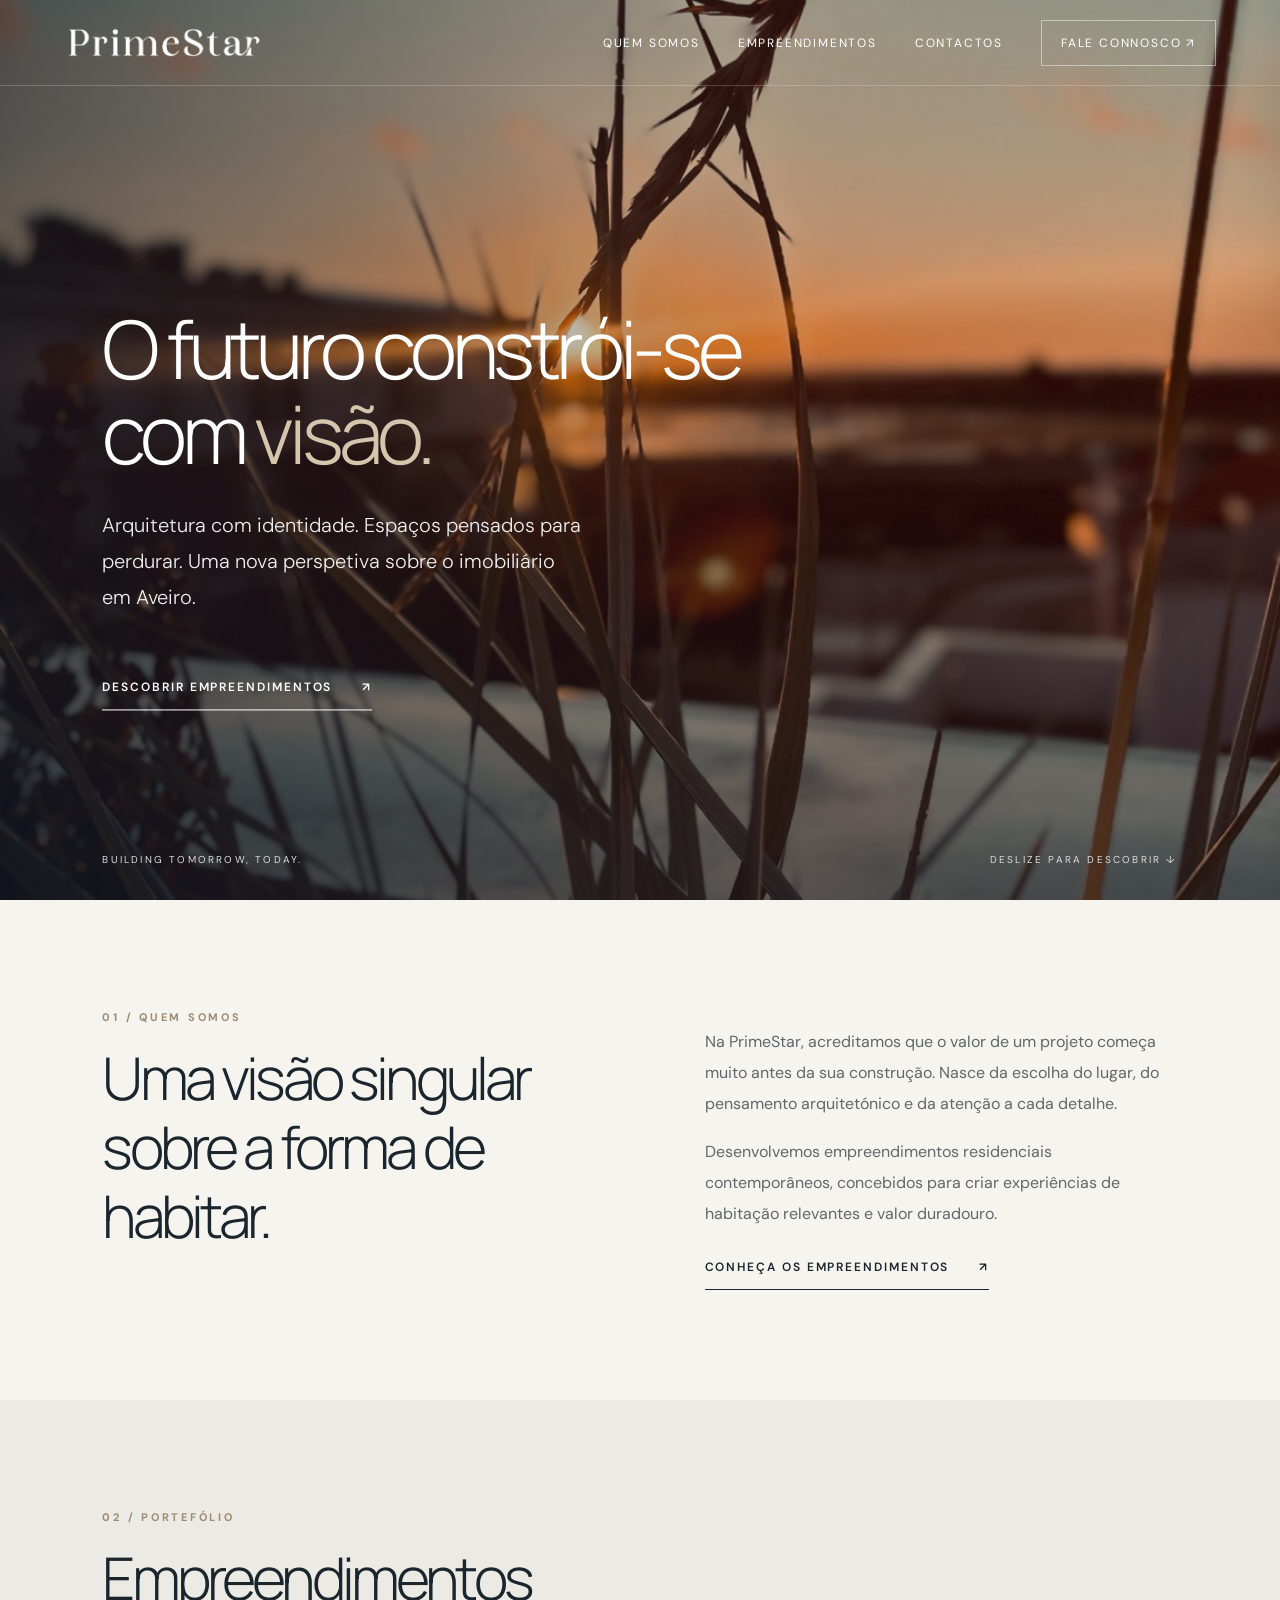
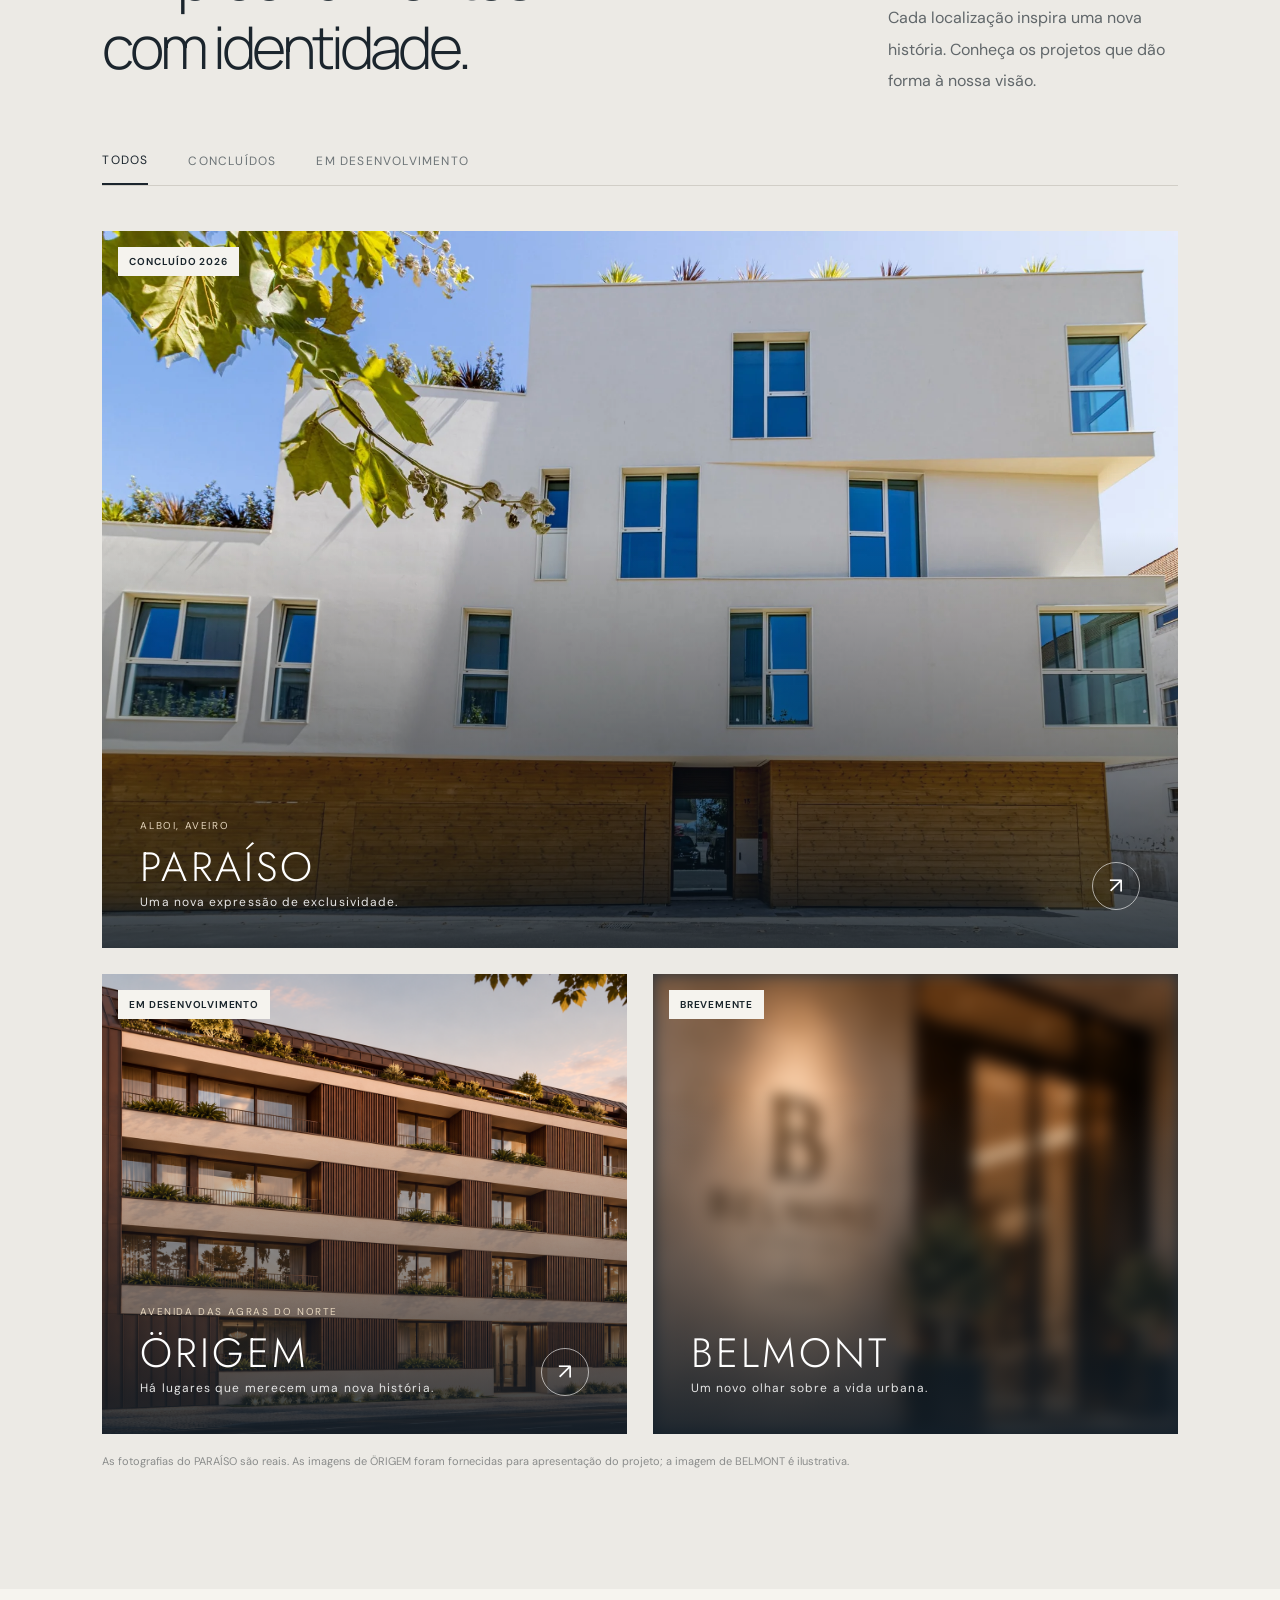
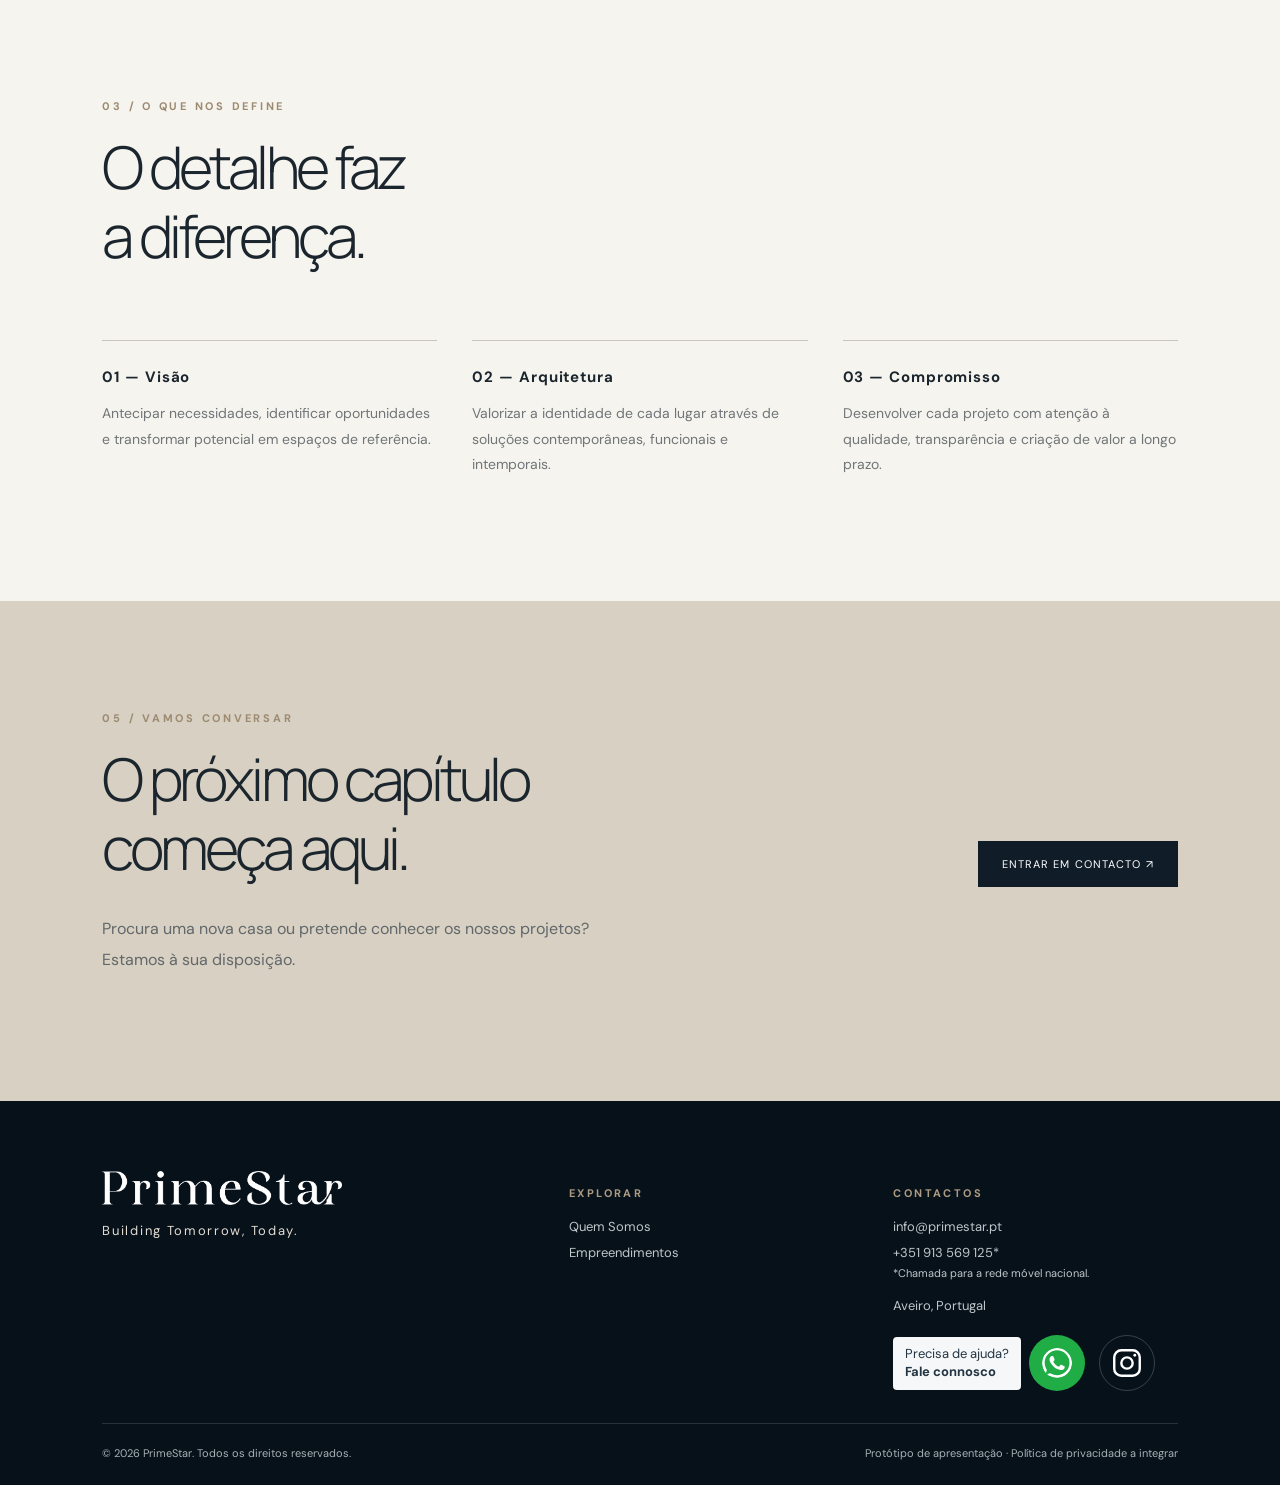
==== index.html @ 73dc4737 "Mostrar logótipo do Paraíso e atualizar etiqueta do Belmont" ====
<!doctype html>
<html lang="pt">
  <head>
    <meta charset="utf-8" />
    <meta
      content="width=device-width,initial-scale=1,viewport-fit=cover"
      name="viewport"
    />
    <meta content="#101d28" name="theme-color" />
    <meta
      content="PrimeStar — promoção imobiliária contemporânea em Aveiro. Conheça os empreendimentos Paraíso, Örigem e Belmont."
      name="description"
    />
    <title>PrimeStar — Building Tomorrow, Today</title>
    <link href="https://fonts.googleapis.com" rel="preconnect" />
    <link crossorigin="" href="https://fonts.gstatic.com" rel="preconnect" />
    <link
      href="https://fonts.googleapis.com/css2?family=DM+Sans:wght@300;400;500;600;700&amp;family=Jost:wght@300&amp;family=Manrope:wght@300;400;500;600;700&amp;display=swap"
      rel="stylesheet"
    />
    <link href="./styles.css" rel="stylesheet" />
  </head>

  <body>
    <header class="top">
      <a aria-label="PrimeStar início" class="brand" href="#inicio"
        ><img
          alt="PrimeStar"
          src="[data-uri]"
      /></a>
      <nav class="nav">
        <a href="#sobre">Quem Somos</a
        ><a href="#empreendimentos">Empreendimentos</a
        ><a href="#contactos">Contactos</a
        ><a class="contact" href="#contactos" onclick="openContact(event)"
          >Fale connosco
          <span class="mobile-hide-arrow" aria-hidden="true">↗</span></a
        >
      </nav>
      <button
        aria-label="Abrir menu"
        class="hamb"
        onclick="
          document.querySelector('.mobile-menu').classList.toggle('show')
        "
      >
        ☰
      </button>
      <div class="mobile-menu">
        <a href="#sobre">Quem Somos</a
        ><a href="#empreendimentos">Empreendimentos</a
        ><a href="#contactos">Contactos</a>
      </div>
    </header>
    <main>
      <section class="hero" id="inicio">
        <img
          alt="Fotografia original do pôr do sol — PrimeStar"
          class="hero-bg"
          src="[data-uri]"
        />
        <div class="hero-content">
          <h1>O futuro constrói-se<br />com <em>visão.</em></h1>
          <p>
            Arquitetura com identidade. Espaços pensados para perdurar. Uma nova
            perspetiva sobre o imobiliário em Aveiro.
          </p>
          <a class="link" href="#empreendimentos"
            >Descobrir empreendimentos <span>↗</span></a
          >
        </div>
        <div class="hero-foot">
          <span>Building Tomorrow, Today.</span
          ><span
            >Deslize para descobrir
            <span class="mobile-hide-arrow" aria-hidden="true">↓</span></span
          >
        </div>
      </section>
      <section class="section intro" id="sobre">
        <div>
          <div class="kicker">01 / Quem somos</div>
          <h2 class="section-title">
            Uma visão singular sobre a forma de habitar.
          </h2>
        </div>
        <div>
          <p class="section-copy">
            Na PrimeStar, acreditamos que o valor de um projeto começa muito
            antes da sua construção. Nasce da escolha do lugar, do pensamento
            arquitetónico e da atenção a cada detalhe.
          </p>
          <p class="section-copy">
            Desenvolvemos empreendimentos residenciais contemporâneos,
            concebidos para criar experiências de habitação relevantes e valor
            duradouro.
          </p>
          <a class="link" href="#empreendimentos"
            >Conheça os empreendimentos <span>↗</span></a
          >
        </div>
      </section>
      <section class="section projects" id="empreendimentos">
        <div class="projects-head">
          <div>
            <div class="kicker">02 / Portefólio</div>
            <h2 class="section-title">Empreendimentos<br />com identidade.</h2>
          </div>
          <p class="section-copy" style="max-width: 290px">
            Cada localização inspira uma nova história. Conheça os projetos que
            dão forma à nossa visão.
          </p>
        </div>
        <div class="filters">
          <button class="filter active" data-filter="all">Todos</button
          ><button class="filter" data-filter="done">Concluídos</button
          ><button class="filter" data-filter="future">
            Em desenvolvimento
          </button>
        </div>
        <div class="project-grid">
          <article
            aria-label="Conhecer empreendimento PARAÍSO"
            class="project"
            data-status="done"
            onclick="openProject('paraiso')"
            onkeydown="
              if (event.key === 'Enter' || event.key === ' ') {
                event.preventDefault();
                openProject('paraiso');
              }
            "
            role="button"
            tabindex="0"
          >
            <img
              alt="Fotografia real da fachada do empreendimento PARAÍSO"
              loading="lazy"
              src="[data-uri]"
            />
            <span class="portfolio-phase">Concluído 2026</span>
            <div class="project-info">
              <div>
                <span class="tag">Alboi, Aveiro</span>
                <h3>PARAÍSO</h3>
                <p>Uma nova expressão de exclusividade.</p>
              </div>
              <span class="circle">↗</span>
            </div>
          </article>
          <article
            aria-label="Conhecer empreendimento ÖRIGEM"
            class="project"
            data-status="future"
            onclick="openProject('origem')"
            onkeydown="
              if (event.key === 'Enter' || event.key === ' ') {
                event.preventDefault();
                openProject('origem');
              }
            "
            role="button"
            tabindex="0"
          >
            <img
              alt="Visualização do empreendimento Örigem"
              loading="lazy"
              src="./img/origem-fachada-lateral.png"
            />
            <span class="portfolio-phase">Em desenvolvimento</span>
            <div class="project-info">
              <div>
                <span class="tag"
                  >Avenida das Agras do Norte</span
                >
                <h3>ÖRIGEM</h3>
                <p>Há lugares que merecem uma nova história.</p>
              </div>
              <span class="circle">↗</span>
            </div>
          </article>
          <article class="project project-locked" data-status="future">
            <img
              alt="Imagem desfocada do empreendimento BELMONT"
              class="belmont-image"
              loading="lazy"
              src="[data-uri]"
            />
            <span class="portfolio-phase">Brevemente</span>
            <div class="project-info">
              <div>
                <h3>BELMONT</h3>
                <p>Um novo olhar sobre a vida urbana.</p>
              </div>
            </div>
          </article>
        </div>
        <p class="notice">
          As fotografias do PARAÍSO são reais. As imagens de ÖRIGEM foram
          fornecidas para apresentação do projeto; a imagem de BELMONT é
          ilustrativa.
        </p>
      </section>
      <div id="projectModal" hidden></div>
      <section
        aria-label="Detalhes do empreendimento"
        class="project-experience"
        hidden=""
        id="projectExperience"
      >
        <div class="experience-toolbar">
          <button
            class="experience-back"
            onclick="closeProject()"
            type="button"
          >
            ← Voltar aos empreendimentos</button
          ><span>PRIMESTAR / EMPREENDIMENTOS</span>
        </div>
        <div class="experience-layout">
          <button
            type="button"
            id="projectImageButton"
            aria-label="Abrir galeria de imagens"
            disabled
          >
            <img alt="Imagem ilustrativa" id="modalImage" />
          </button>
          <div class="modal-copy">
            <div class="kicker" id="modalStatus"></div>
            <h2 id="modalTitle"></h2>
            <p id="modalDescription"></p>
            <div class="specs" id="modalSpecs"></div>
            <div class="gallery-wrap" hidden="" id="origemGallery">
              <div class="gallery-heading">
                <span>IMAGENS DO PROJETO ÖRIGEM</span><span id="origemPhotoCount"></span>
              </div>
              <div class="gallery-grid" id="origemGalleryGrid"></div>
            </div>
            <div class="gallery-wrap" hidden="" id="paraisoGallery">
              <div class="gallery-heading">
                <span>PORTFÓLIO FOTOGRÁFICO</span
                ><span id="paraisoPhotoCount"></span>
              </div>
              <div class="gallery-grid" id="galleryGrid"></div>
            </div>
            <a
              class="link"
              href="#contactos"
              onclick="
                closeProject();
                openContact(event);
              "
              >Pedir informações <span>↗</span></a
            >
            <p class="notice">
              <span id="paraisoPhotoNotice">As fotografias do PARAÍSO são reais.</span>
              Informação comercial e disponibilidade sujeitas a confirmação.
            </p>
          </div>
        </div>
      </section>
      <section class="section">
        <div class="kicker">03 / O que nos define</div>
        <h2 class="section-title">O detalhe faz<br />a diferença.</h2>
        <div class="values">
          <div class="value">
            <strong>01 — Visão</strong>
            <p>
              Antecipar necessidades, identificar oportunidades e transformar
              potencial em espaços de referência.
            </p>
          </div>
          <div class="value">
            <strong>02 — Arquitetura</strong>
            <p>
              Valorizar a identidade de cada lugar através de soluções
              contemporâneas, funcionais e intemporais.
            </p>
          </div>
          <div class="value">
            <strong>03 — Compromisso</strong>
            <p>
              Desenvolver cada projeto com atenção à qualidade, transparência e
              criação de valor a longo prazo.
            </p>
          </div>
        </div>
      </section>
      <section class="section cta" id="contactos">
        <div>
          <div class="kicker">05 / Vamos conversar</div>
          <h2 class="section-title">O próximo capítulo<br />começa aqui.</h2>
          <p class="section-copy">
            Procura uma nova casa ou pretende conhecer os nossos projetos?
            Estamos à sua disposição.
          </p>
        </div>
        <button class="submit" onclick="openContact(event)">
          Entrar em contacto
          <span class="mobile-hide-arrow" aria-hidden="true">↗</span>
        </button>
      </section>
    </main>
    <footer class="footer">
      <div class="footer-grid">
        <div>
          <div class="footer-brand-lockup">
            <img
              alt="PrimeStar"
              class="footer-logo"
              src="[data-uri]"
            /><span class="footer-brand-slogan">Building Tomorrow, Today.</span>
          </div>
        </div>
        <div>
          <h4>Explorar</h4>
          <a href="#sobre">Quem Somos</a><br /><a href="#empreendimentos"
            >Empreendimentos</a
          ><br />
        </div>
        <div>
          <h4>Contactos</h4>
          <a href="#contactos" id="contactEmailLink">Email</a><br /><a
            href="#contactos"
            id="contactPhoneLink"
            aria-describedby="contactPhoneNote"
            >Telefone</a
          >
          <small class="call-note" id="contactPhoneNote">*Chamada para a rede móvel nacional.</small>
          <p>Aveiro, Portugal</p>
          <div class="footer-social">
            <a class="footer-whatsapp" id="contactWhatsAppLink" aria-label="Fale connosco no WhatsApp Business">
              <span class="footer-whatsapp-label">Precisa de ajuda?<strong>Fale connosco</strong></span>
              <svg class="footer-whatsapp-icon" viewBox="0 0 24 24" aria-hidden="true">
                <path fill="currentColor" d="M17.47 14.38c-.3-.15-1.76-.87-2.03-.97-.27-.1-.47-.15-.67.15-.2.3-.77.97-.94 1.17-.17.2-.35.22-.64.07-.3-.15-1.26-.46-2.4-1.48-.89-.79-1.49-1.77-1.66-2.07-.17-.3-.02-.46.13-.61.13-.13.3-.35.45-.52.15-.17.2-.3.3-.5.1-.2.05-.37-.02-.52-.07-.15-.67-1.62-.92-2.22-.24-.58-.49-.5-.67-.51h-.57c-.2 0-.52.07-.79.37-.27.3-1.04 1.02-1.04 2.49s1.07 2.89 1.22 3.09c.15.2 2.11 3.23 5.12 4.53.72.31 1.28.5 1.72.64.72.23 1.38.2 1.9.12.58-.09 1.76-.72 2.01-1.42.25-.7.25-1.3.17-1.42-.07-.12-.27-.2-.57-.35zM12.05 21.79a9.9 9.9 0 0 1-5.05-1.38l-.36-.22-3.76.99 1-3.67-.24-.38a9.91 9.91 0 0 1-1.52-5.29c0-5.49 4.46-9.95 9.95-9.95 2.66 0 5.16 1.04 7.04 2.92a9.9 9.9 0 0 1 2.91 7.04c0 5.48-4.46 9.94-9.97 9.94zm8.49-18.43A11.89 11.89 0 0 0 12.07 0C5.46 0 .08 5.38.08 11.99c0 2.11.55 4.17 1.6 5.99L0 24l6.17-1.62a11.98 11.98 0 0 0 5.9 1.5h.01c6.61 0 11.98-5.38 11.99-11.99 0-3.2-1.25-6.21-3.53-8.53z"/>
              </svg>
            </a>
            <a class="footer-instagram" href="https://www.instagram.com/prime.star.pt/">Seguir no Instagram</a>
          </div>
        </div>
      </div>
      <div class="foot-bottom">
        <span>© 2026 PrimeStar. Todos os direitos reservados.</span
        ><span
          >Protótipo de apresentação · Política de privacidade a integrar</span
        >
      </div>
    </footer>

    <div
      class="contact-panel"
      id="contactPanel"
      onclick="if (event.target === this) closeContact();"
    >
      <div class="contact-box">
        <button aria-label="Fechar" class="close" onclick="closeContact()">
          ×
        </button>
        <div class="kicker">Contactar a PrimeStar</div>
        <h2>Vamos dar forma ao seu próximo passo.</h2>
        <form id="contactForm">
          <input
            class="field"
            id="contactName"
            placeholder="Nome"
            required=""
          /><input
            class="field"
            id="contactEmail"
            placeholder="Email"
            required=""
            type="email"
          /><input
            class="field"
            id="contactPhone"
            placeholder="Telefone (opcional)"
          /><textarea
            class="field"
            id="contactMessage"
            placeholder="Como podemos ajudar?"
            required=""
            rows="3"
          ></textarea
          ><label style="font-size: 12px; color: #626b6d"
            ><input required="" type="checkbox" /> Autorizo o contacto da
            PrimeStar relativamente a este pedido.</label
          ><br /><button class="submit" type="submit">
            Preparar email
            <span class="mobile-hide-arrow" aria-hidden="true">↗</span>
          </button>
        </form>
        <p class="notice" id="contactNotice">
          Esta versão demonstrativa abre o seu programa de email. O envio
          automático requer integração posterior.
        </p>
      </div>
    </div>
    <script>
      const origemImages = [
        "./img/origem-fachada-lateral.png",
        "[data-uri]",
      ];
      const projects = {
        paraiso: {
          title: "PARAÍSO",
          logo: "./img/paraiso-logotipo.png",
          status: "Concluído 2026 · Alboi, Aveiro",
          description:
            "Um empreendimento residencial contemporâneo no coração do Alboi, em Aveiro.",
          specs: [
            ["Prazo de Execução", "21 meses"],
            ["Nº de Fogos", "7"],
            ["Área Total de Construção", "700 m²"],
            ["Localização", "Alboi · Aveiro"],
          ],
          img: "[data-uri]",
        },
        origem: {
          title: "ÖRIGEM",
          status: "Em desenvolvimento · Avenida das Agras do Norte, Aveiro",
          description:
            "Há lugares que merecem uma nova história. Um projeto residencial pensado para combinar arquitetura contemporânea, funcionalidade e a identidade do lugar.",
          specs: [
            ["Fase", "Em desenvolvimento"],
            ["Nº de Fogos", "20"],
            ["Tipologias previstas", "T1 · T2 · T3"],
            ["Localização", "Avenida das Agras do Norte · Aveiro"],
          ],
          img: origemImages[0],
        },
        belmont: {
          title: "BELMONT",
          status: "Brevemente",
          description:
            "Um conceito de habitação urbana em Aveiro, concebido para integrar o ritmo da cidade com uma arquitetura de linhas contemporâneas.",
          specs: [
            ["Fase", "Brevemente"],
            ["Programa previsto", "13 apartamentos"],
            ["Vocação", "Residencial urbano"],
          ],
          img: "[data-uri]",
        },
      };
      function openProject(id) {
        if (id === "belmont") return false;
        let p = projects[id];
        const title = document.getElementById("modalTitle");
        if (p.logo) {
          const logo = document.createElement("img");
          logo.className = "project-title-logo";
          logo.src = p.logo;
          logo.alt = "Paraíso — Exclusive Residences";
          title.replaceChildren(logo);
        } else {
          title.textContent = p.title;
        }
        document.getElementById("modalStatus").textContent = p.status;
        document.getElementById("modalDescription").textContent = p.description;
        document.getElementById("modalImage").src = p.img;
        document.getElementById("modalImage").classList.toggle("belmont-image", id === "belmont");
        document.getElementById("modalImage").style.objectFit =
          id === "belmont" ? "cover" : "contain";
        document.getElementById("modalImage").style.background =
          id === "paraiso" ? "#d9e2e6" : "";
        const imageButton = document.getElementById("projectImageButton");
        imageButton.dataset.project = id;
        imageButton.disabled = id !== "origem" && id !== "paraiso";
        imageButton.setAttribute("aria-label", `Abrir galeria de imagens de ${p.title}`);
        document.getElementById("origemGallery").hidden = id !== "origem";
        document.getElementById("paraisoGallery").hidden = id !== "paraiso";
        document.getElementById("paraisoPhotoNotice").hidden = id !== "paraiso";
        document.getElementById("modalSpecs").innerHTML = p.specs
          .map((x) => `<div>${x[0]}<b>${x[1]}</b></div>`)
          .join("");
        document.getElementById("projectModal").classList.add("show");
        document.body.style.overflow = "hidden";
      }
      function closeProject() {
        document.getElementById("projectModal").classList.remove("show");
        document.body.style.overflow = "";
      }
      function openContact(e) {
        if (e) e.preventDefault();
        document.getElementById("contactPanel").classList.add("show");
        document.body.style.overflow = "hidden";
      }
      function closeContact() {
        document.getElementById("contactPanel").classList.remove("show");
        document.body.style.overflow = "";
      }
      document.querySelectorAll(".filter").forEach((b) =>
        b.addEventListener("click", () => {
          document
            .querySelectorAll(".filter")
            .forEach((x) => x.classList.remove("active"));
          b.classList.add("active");
          document
            .querySelectorAll(".project")
            .forEach((p) =>
              p.classList.toggle(
                "hidden",
                b.dataset.filter !== "all" &&
                  p.dataset.status !== b.dataset.filter,
              ),
            );
        }),
      );
      document
        .querySelectorAll(".mobile-menu a")
        .forEach((a) =>
          a.addEventListener("click", () =>
            document.querySelector(".mobile-menu").classList.remove("show"),
          ),
        );
      document.addEventListener("keydown", (e) => {
        if (e.key === "Escape") {
          if (document.getElementById("photoLightbox").classList.contains("show")) {
            closePhoto();
          } else {
            closeProject();
            closeContact();
          }
        }
      });

      window.paraisoPhotos = [
        projects.paraiso.img,
        "./img/Smash/IMG_1008-HDR.jpg",
      ];

      (function () {
        const g = document.getElementById("origemGalleryGrid");
        if (g) {
          document.getElementById("origemPhotoCount").textContent =
            `${origemImages.length} imagens`;
          origemImages.forEach((src, i) => {
            const a = document.createElement("button");
            a.type = "button";
            a.className = "origem-photo";
            a.setAttribute("aria-label", "Ampliar imagem Örigem " + (i + 1));
            const im = document.createElement("img");
            im.src = src;
            im.loading = "lazy";
            im.alt = "Örigem — imagem " + (i + 1);
            a.appendChild(im);
            a.onclick = () => openOrigemPhoto(i);
            g.appendChild(a);
          });
        }
      })();
    </script>
    <div
      aria-label="Fotografia do empreendimento"
      aria-modal="true"
      class="photo-lightbox"
      id="photoLightbox"
      onclick="if (event.target === this) closePhoto();"
      role="dialog"
    >
      <button
        aria-label="Fechar fotografia"
        class="photo-close"
        onclick="closePhoto()"
      >
        ×</button
      ><button
        aria-label="Fotografia anterior"
        class="photo-prev"
        onclick="movePhoto(-1)"
      >
        ‹</button
      ><img
        alt="Fotografia do empreendimento PARAÍSO"
        id="photoExpanded"
      /><button
        aria-label="Fotografia seguinte"
        class="photo-next"
        onclick="movePhoto(1)"
      >
        ›
      </button>
      <div class="photo-count" id="photoCount"></div>
    </div>
    <script>
      (function () {
        const existingOpen = openProject;
        openProject = function (id) {
          if (existingOpen(id) === false) return;
          document.getElementById("projectModal")?.classList.remove("show");
          const exp = document.getElementById("projectExperience");
          exp.hidden = false;
          document.body.style.overflow = "";
          exp.scrollIntoView({
            behavior: window.matchMedia("(prefers-reduced-motion: reduce)")
              .matches
              ? "auto"
              : "smooth",
            block: "start",
          });
        };
        closeProject = function () {
          closePhoto();
          document.getElementById("projectExperience").hidden = true;
          document.body.style.overflow = "";
          document
            .getElementById("empreendimentos")
            .scrollIntoView({ behavior: "smooth", block: "start" });
        };
      })();
    </script>
    <script src="./paraiso-gallery.js"></script>
    <script src="./contact.js?v=2"></script>
  </body>
</html>
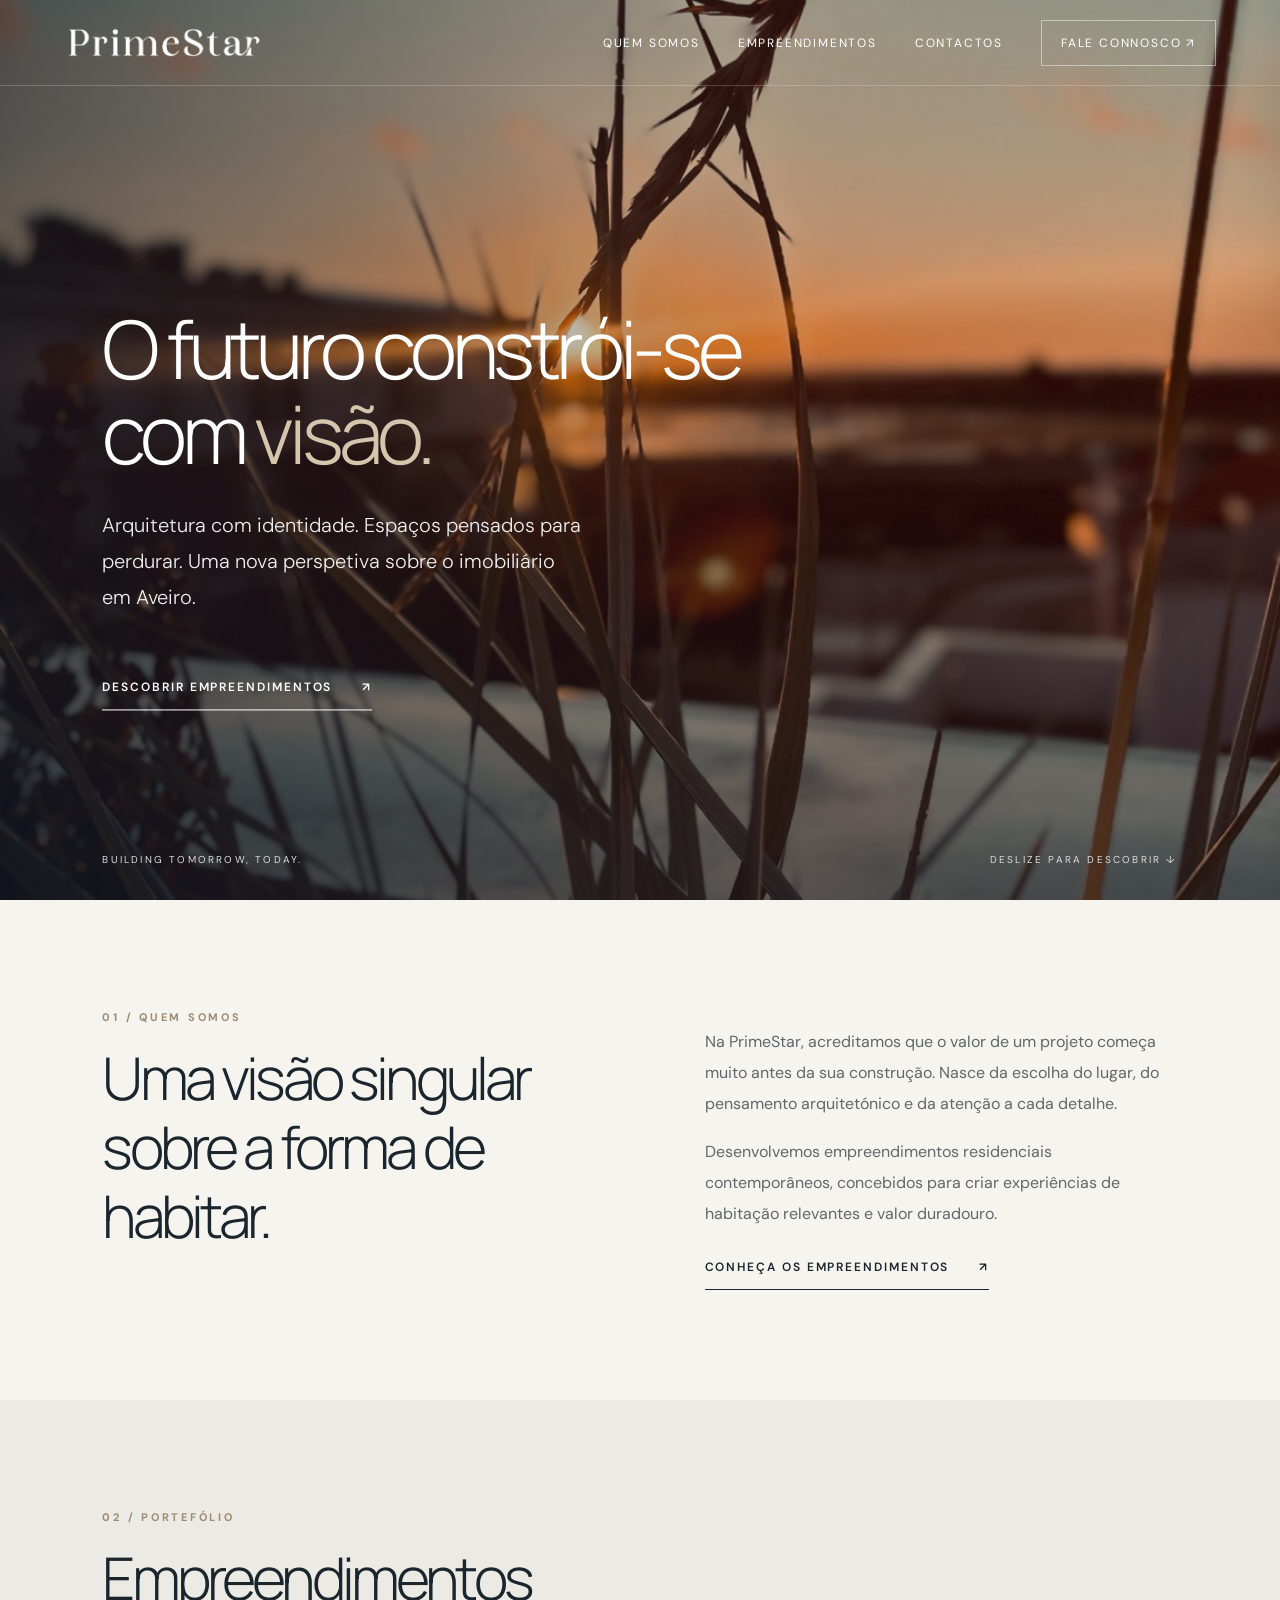
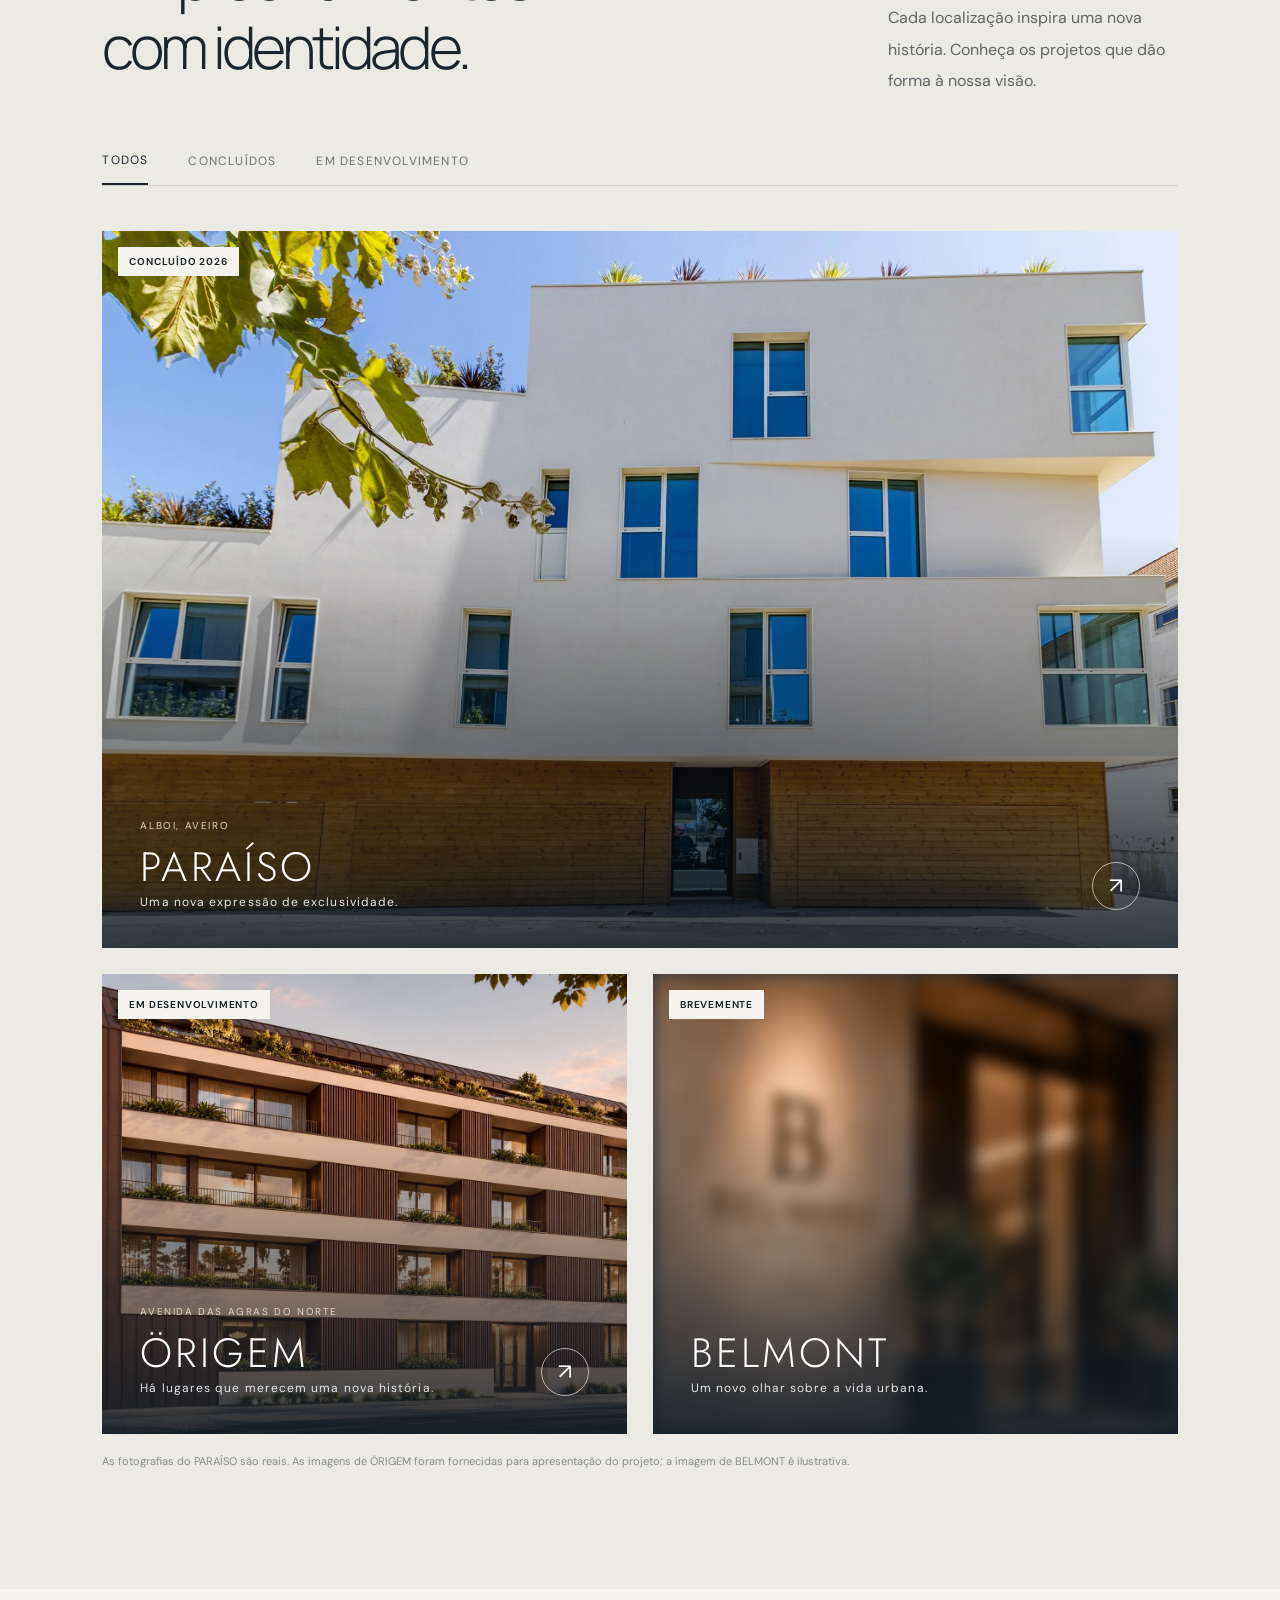
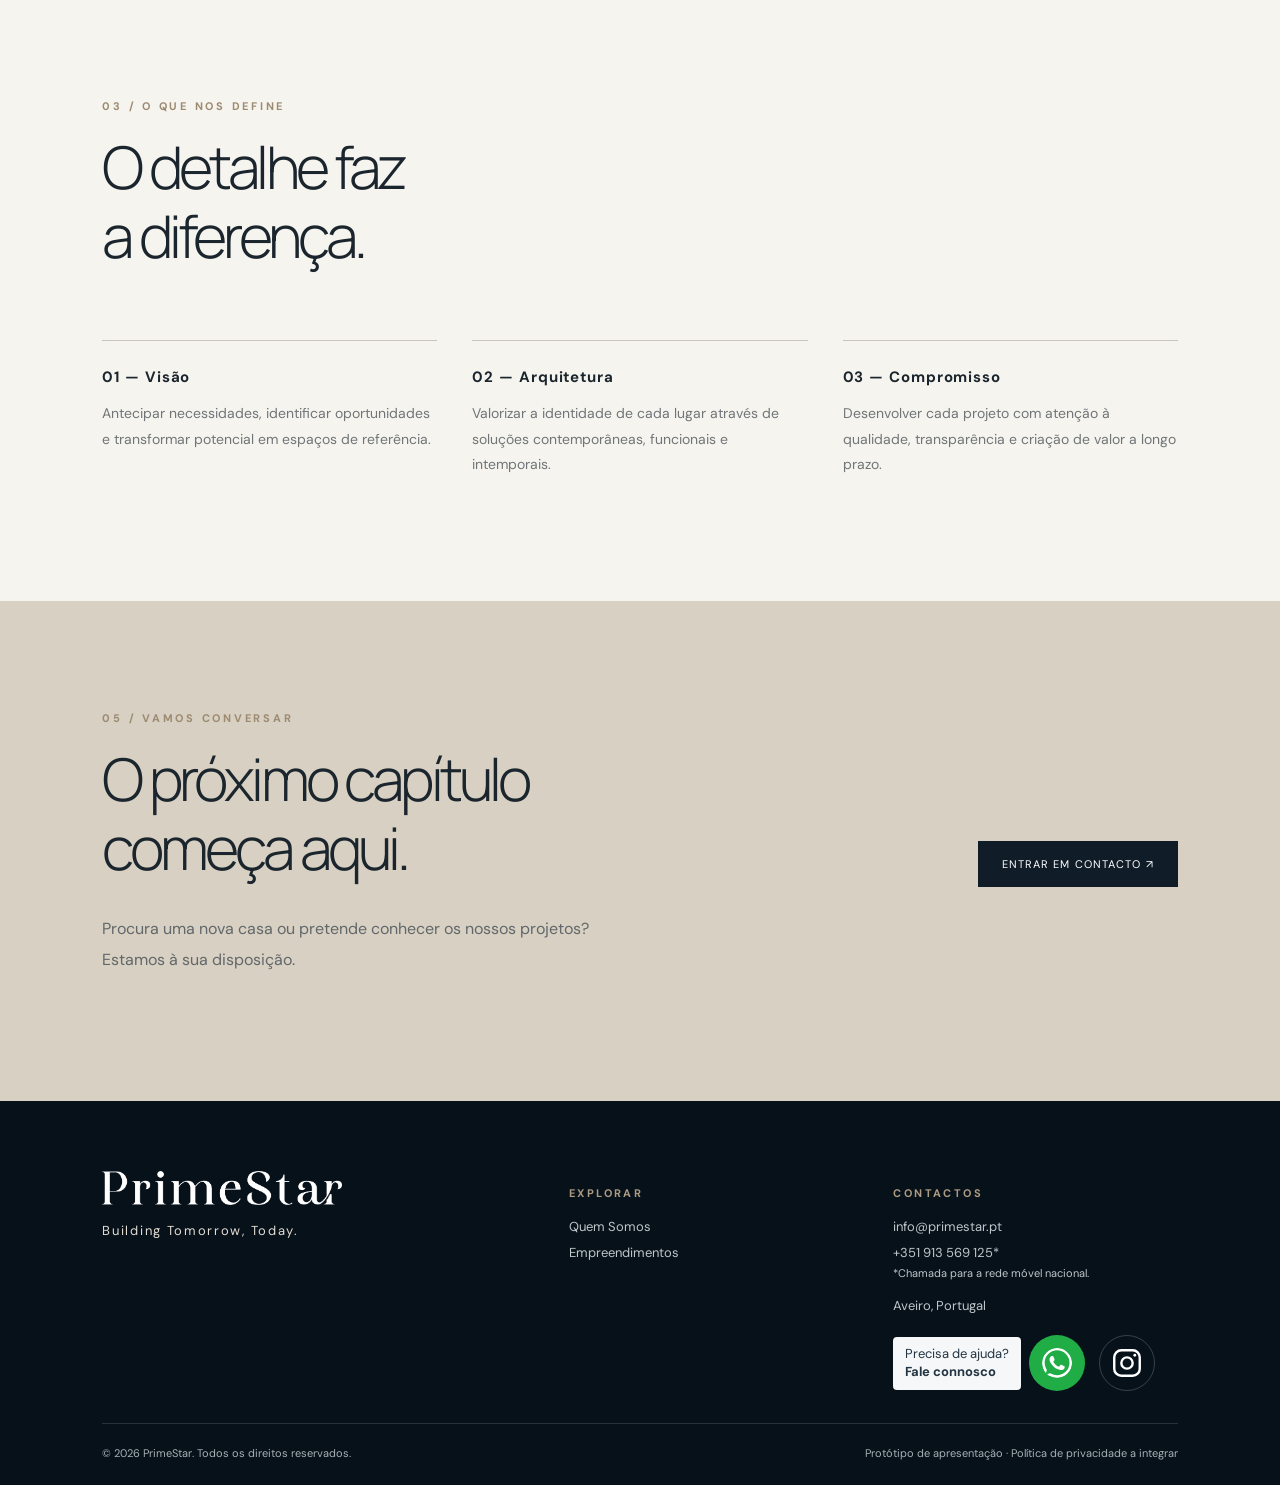
==== commit 5825c7a1: "remove existing photos to big" ====
--- a/index.html
+++ b/index.html
@@ -1,615 +1,485 @@
 <!doctype html>
 <html lang="pt">
-  <head>
-    <meta charset="utf-8" />
-    <meta
-      content="width=device-width,initial-scale=1,viewport-fit=cover"
-      name="viewport"
-    />
-    <meta content="#101d28" name="theme-color" />
-    <meta
-      content="PrimeStar — promoção imobiliária contemporânea em Aveiro. Conheça os empreendimentos Paraíso, Örigem e Belmont."
-      name="description"
-    />
-    <title>PrimeStar — Building Tomorrow, Today</title>
-    <link href="https://fonts.googleapis.com" rel="preconnect" />
-    <link crossorigin="" href="https://fonts.gstatic.com" rel="preconnect" />
-    <link
-      href="https://fonts.googleapis.com/css2?family=DM+Sans:wght@300;400;500;600;700&amp;family=Jost:wght@300&amp;family=Manrope:wght@300;400;500;600;700&amp;display=swap"
-      rel="stylesheet"
-    />
-    <link href="./styles.css" rel="stylesheet" />
-  </head>
-
-  <body>
-    <header class="top">
-      <a aria-label="PrimeStar início" class="brand" href="#inicio"
-        ><img
-          alt="PrimeStar"
-          src="[data-uri]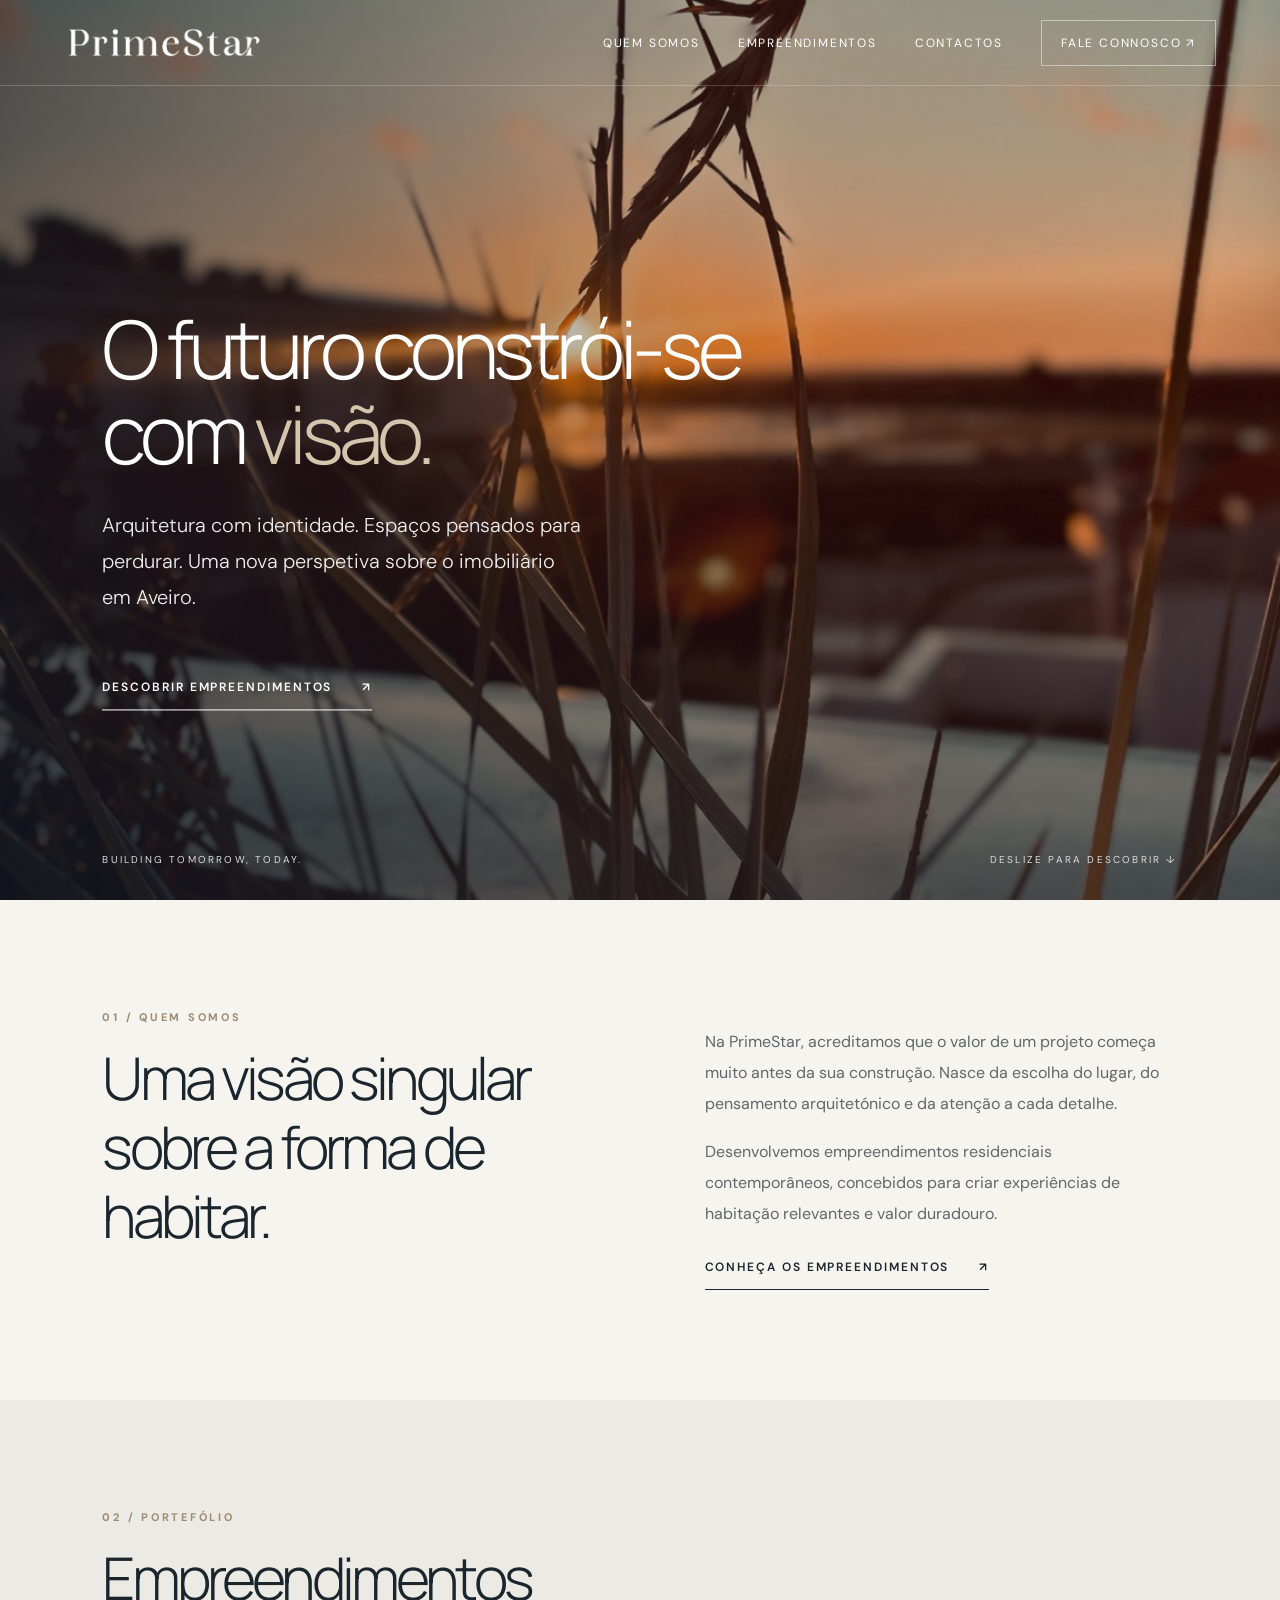
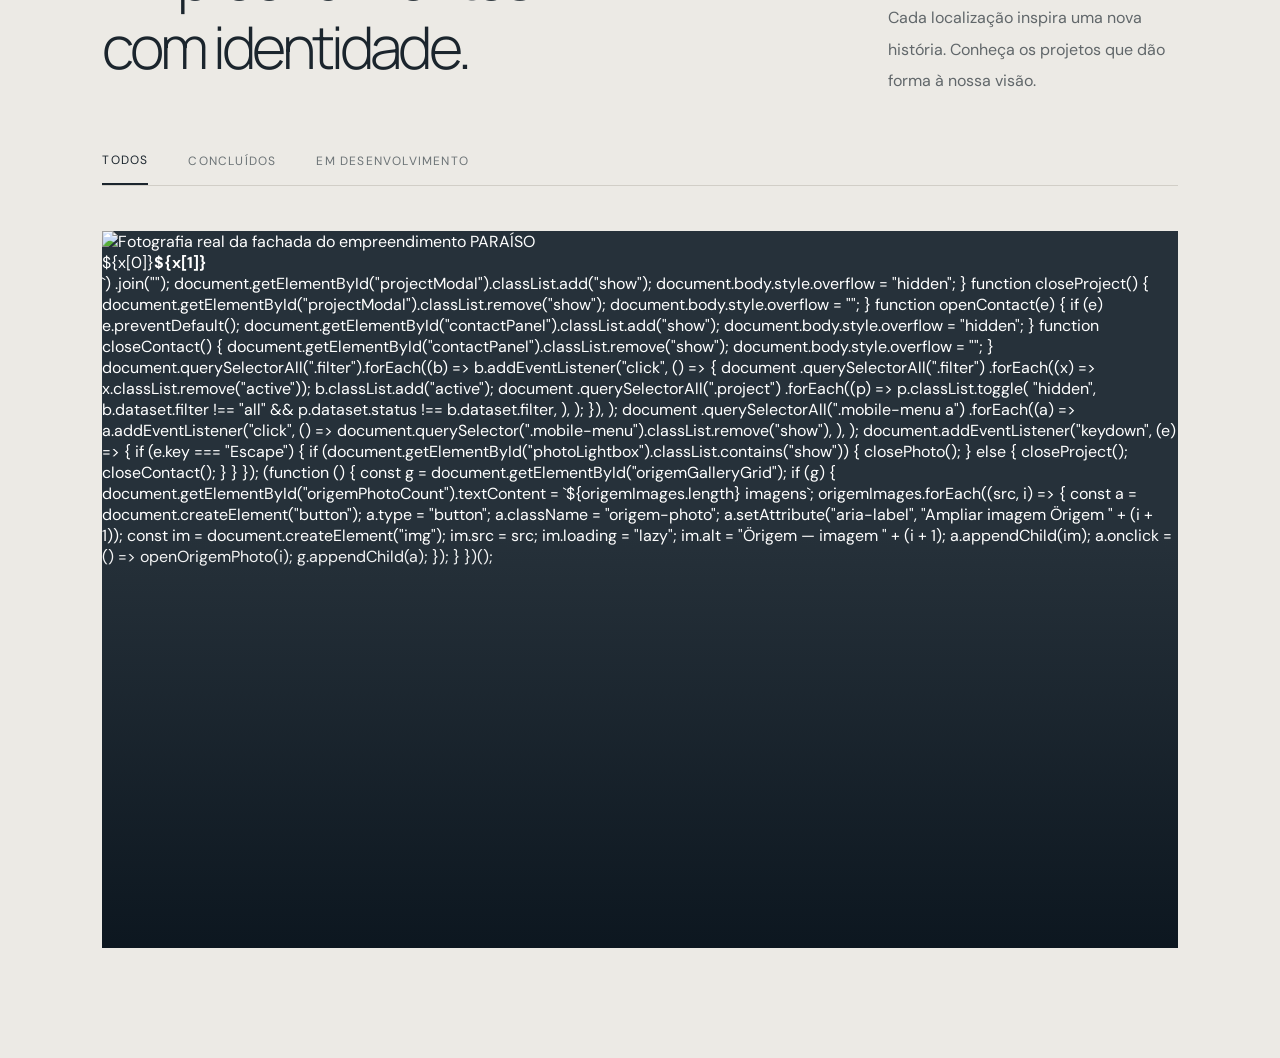
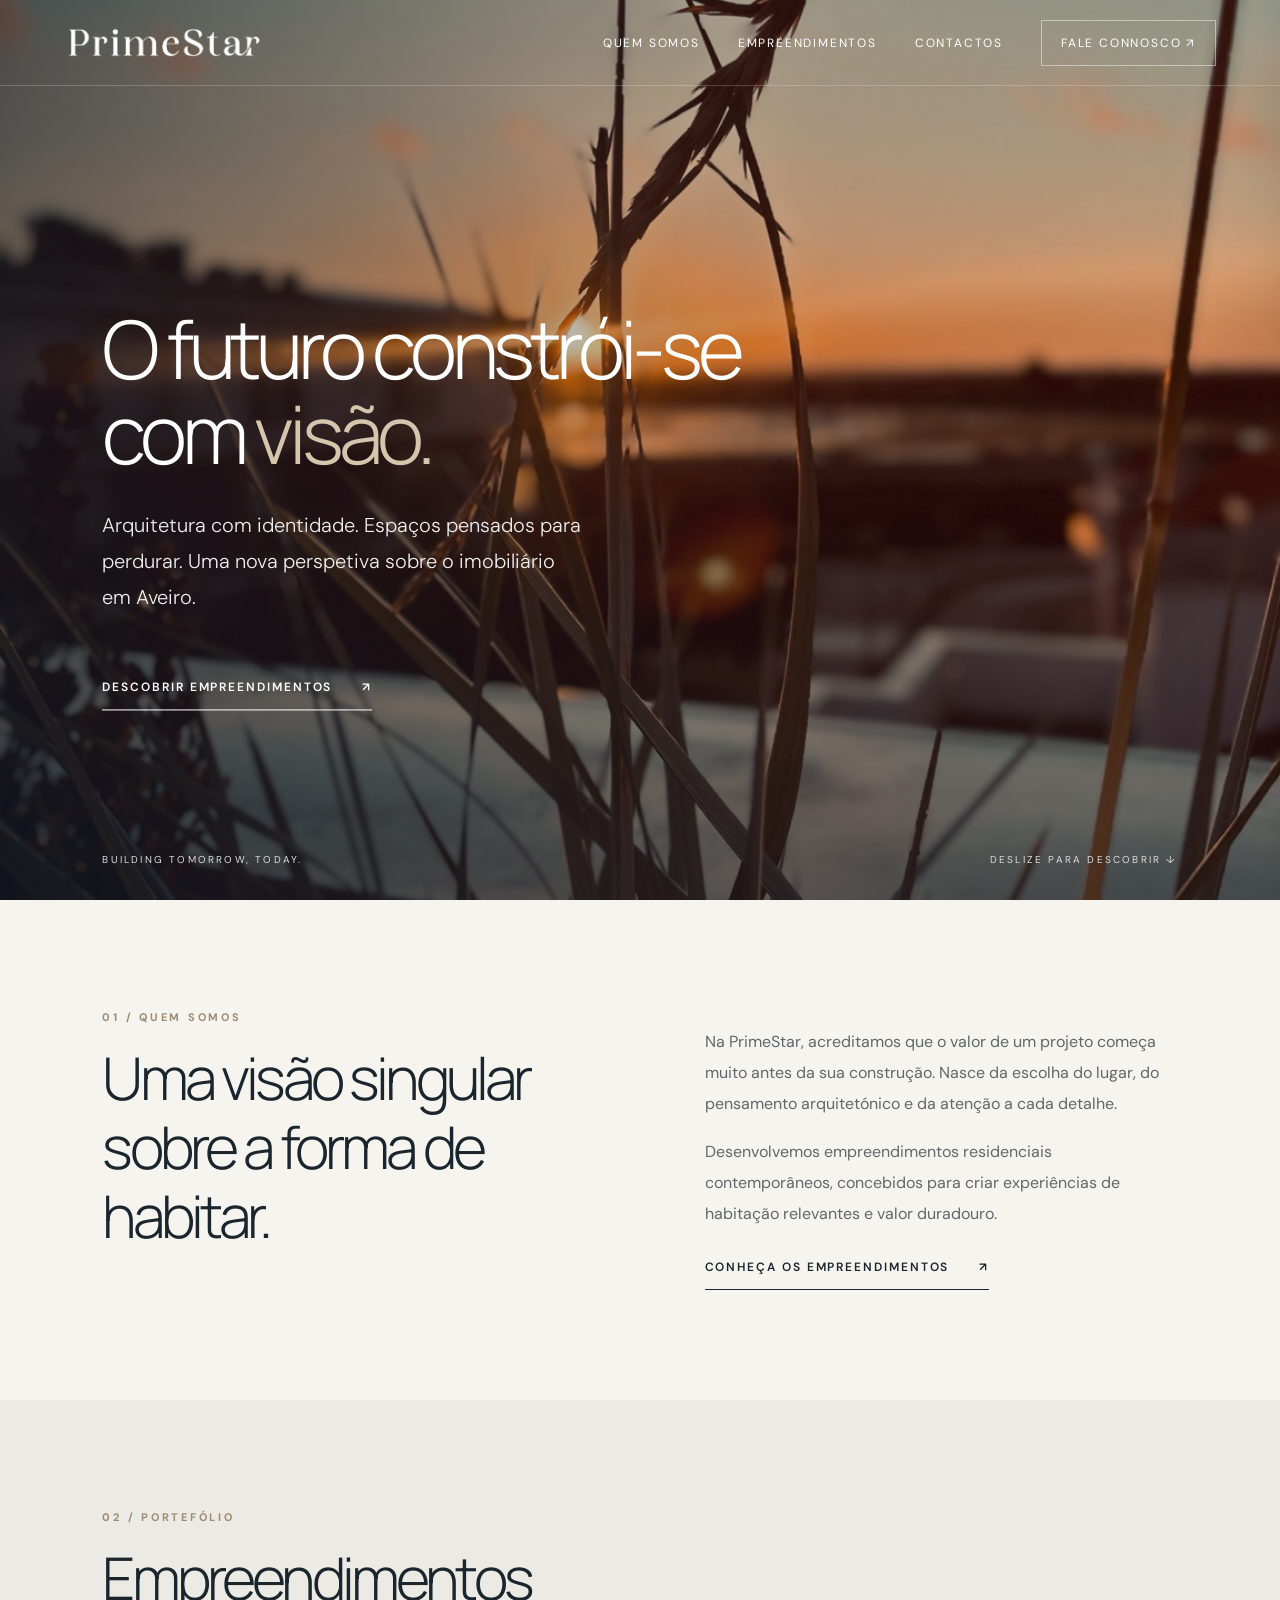
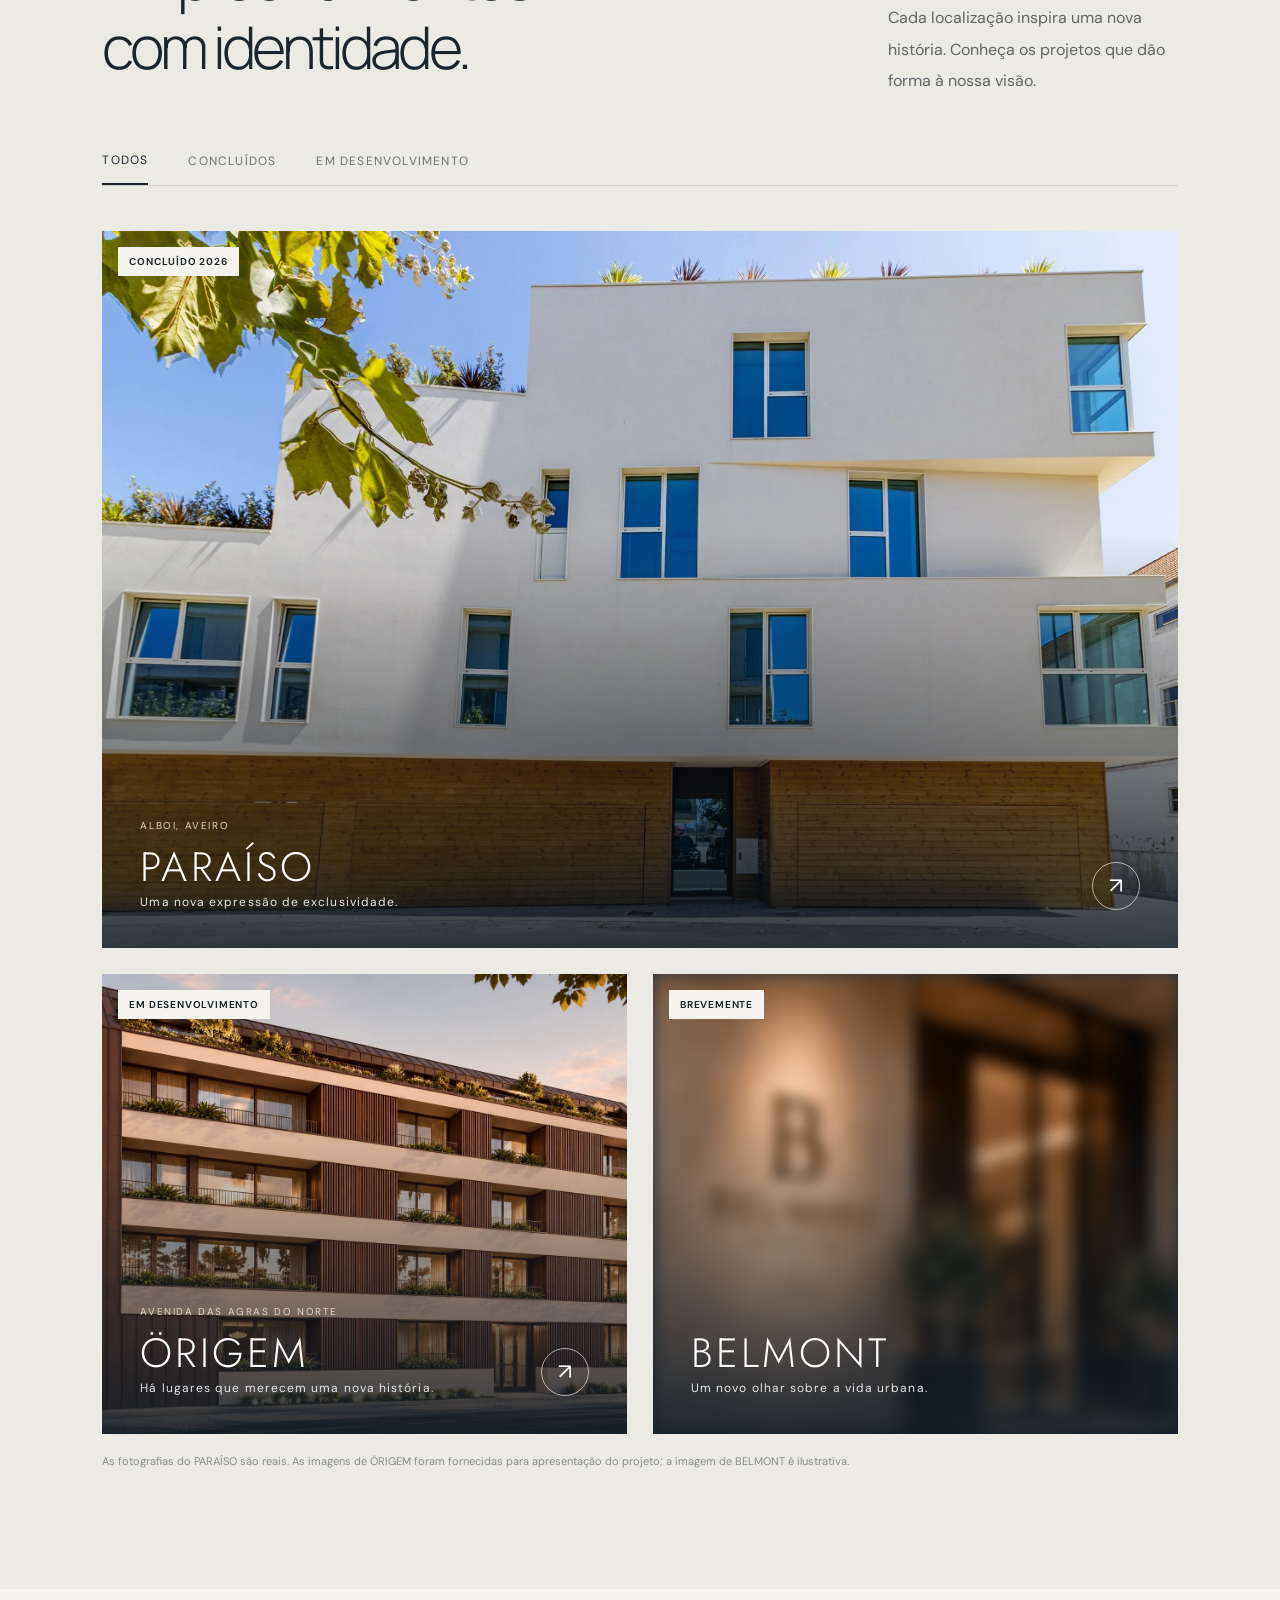
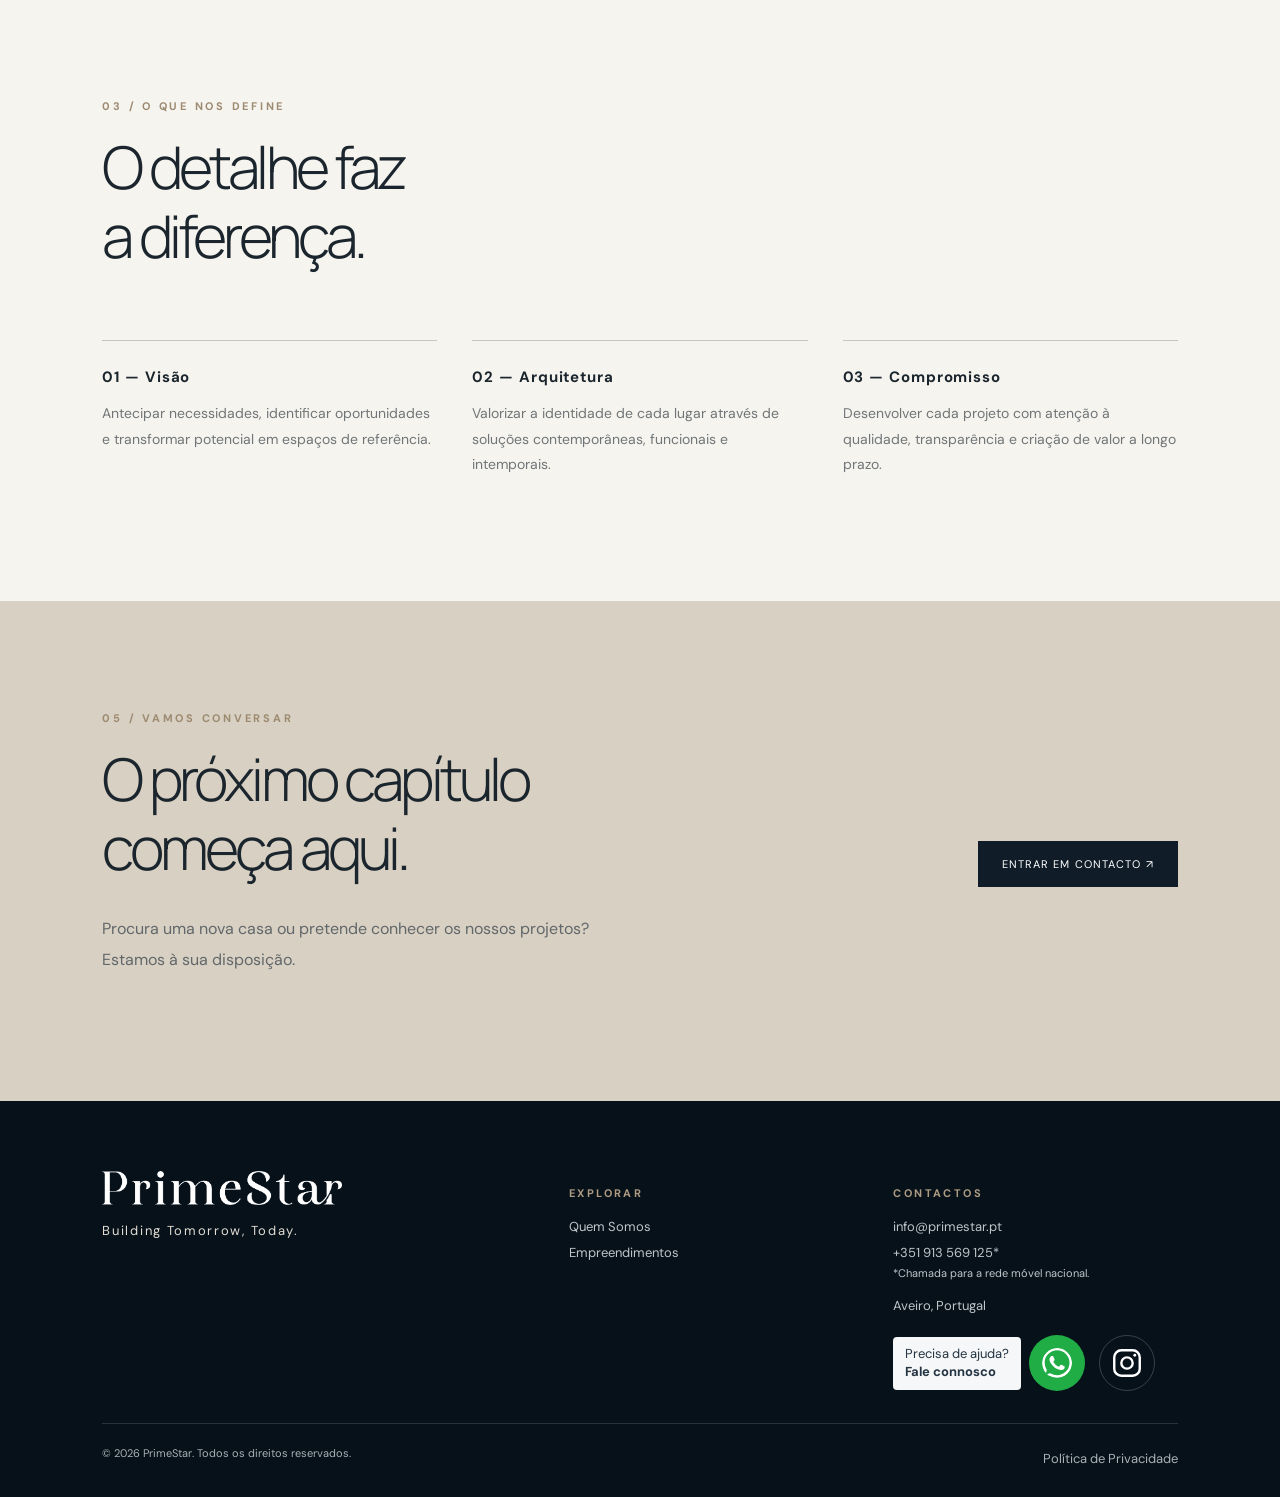
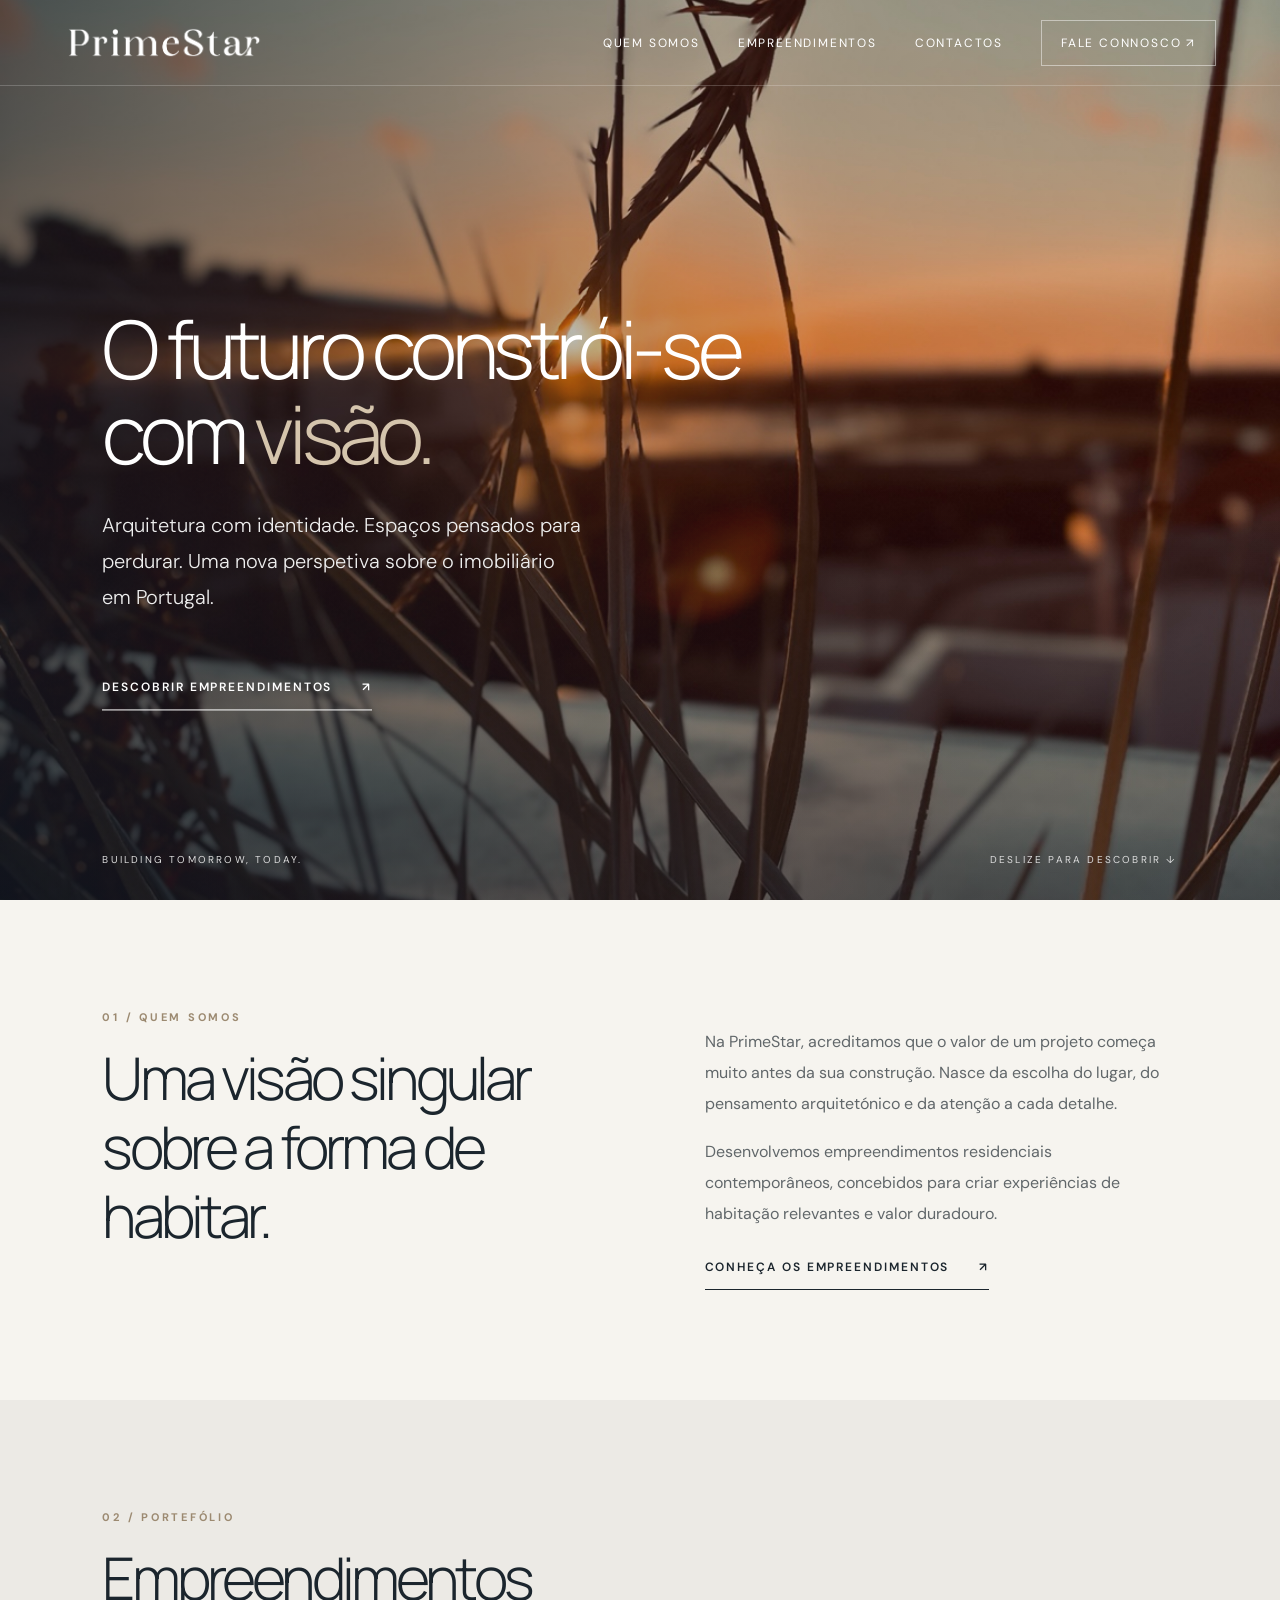
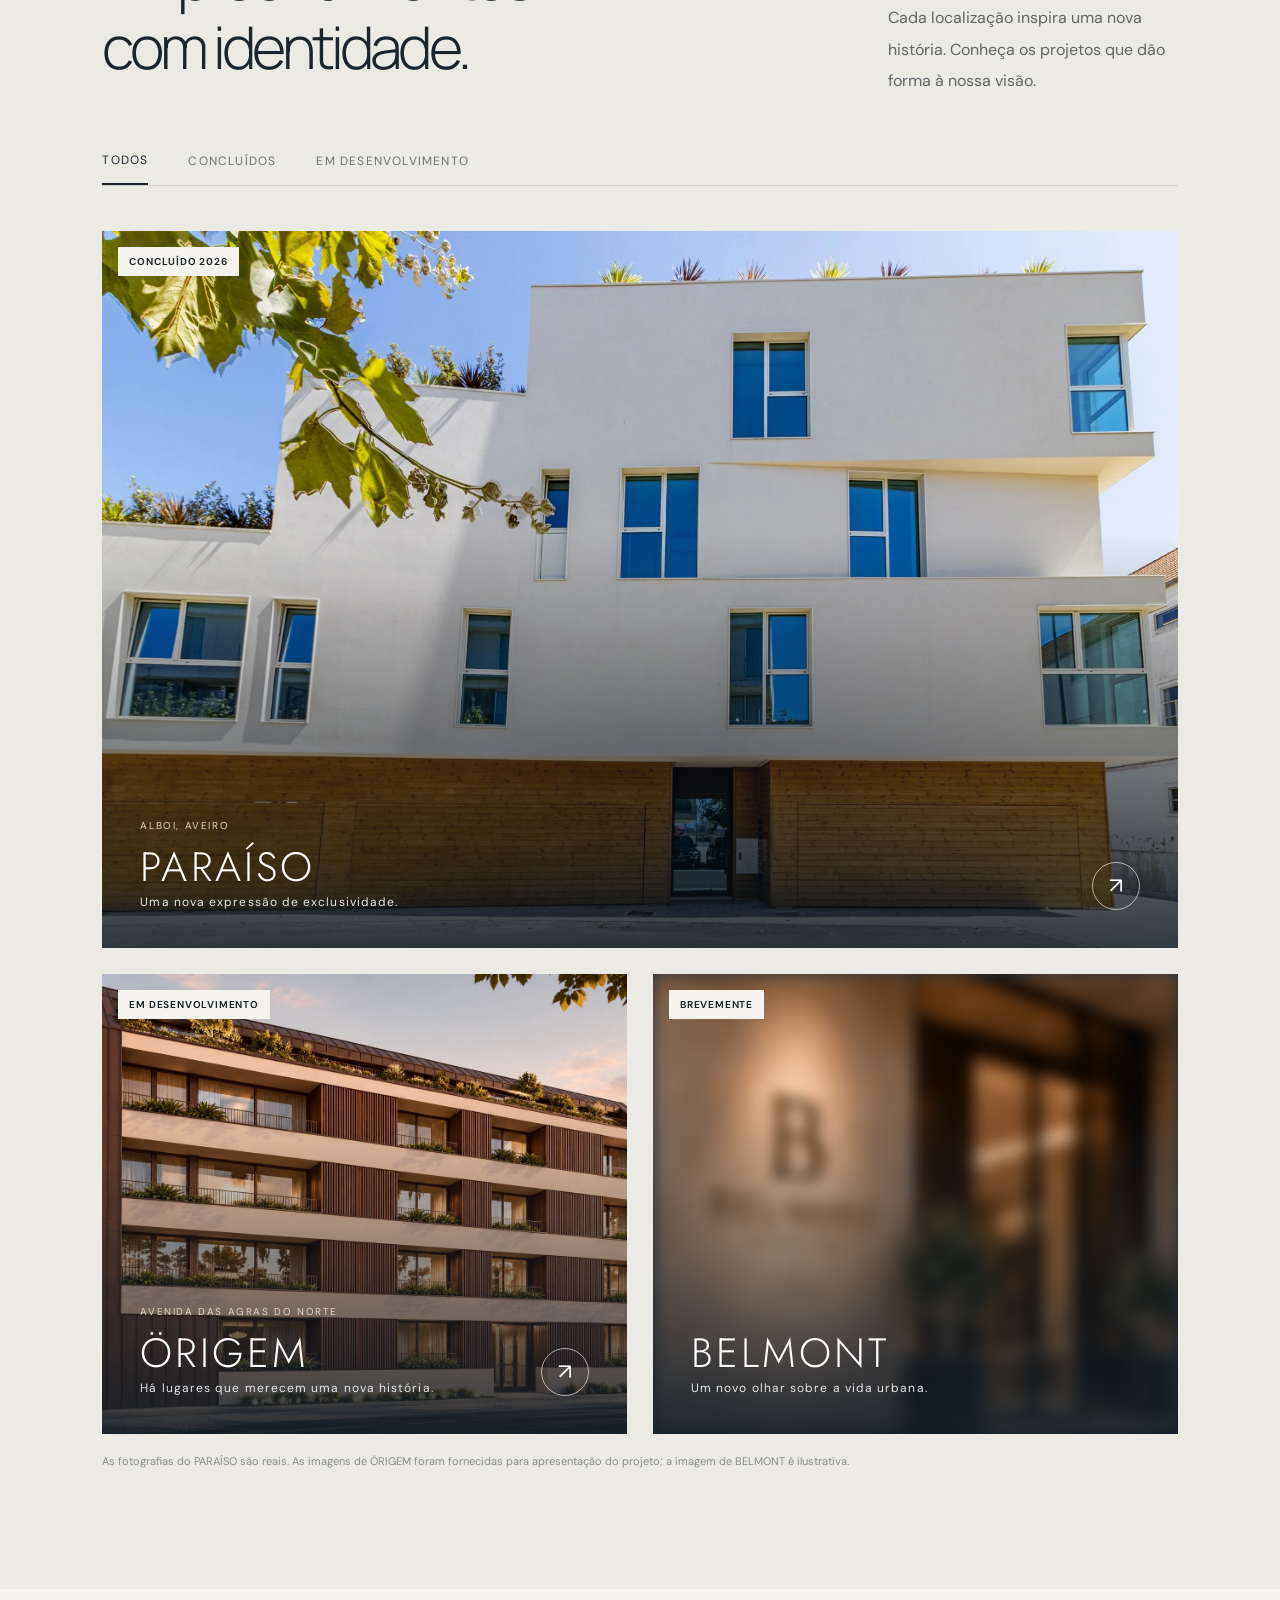
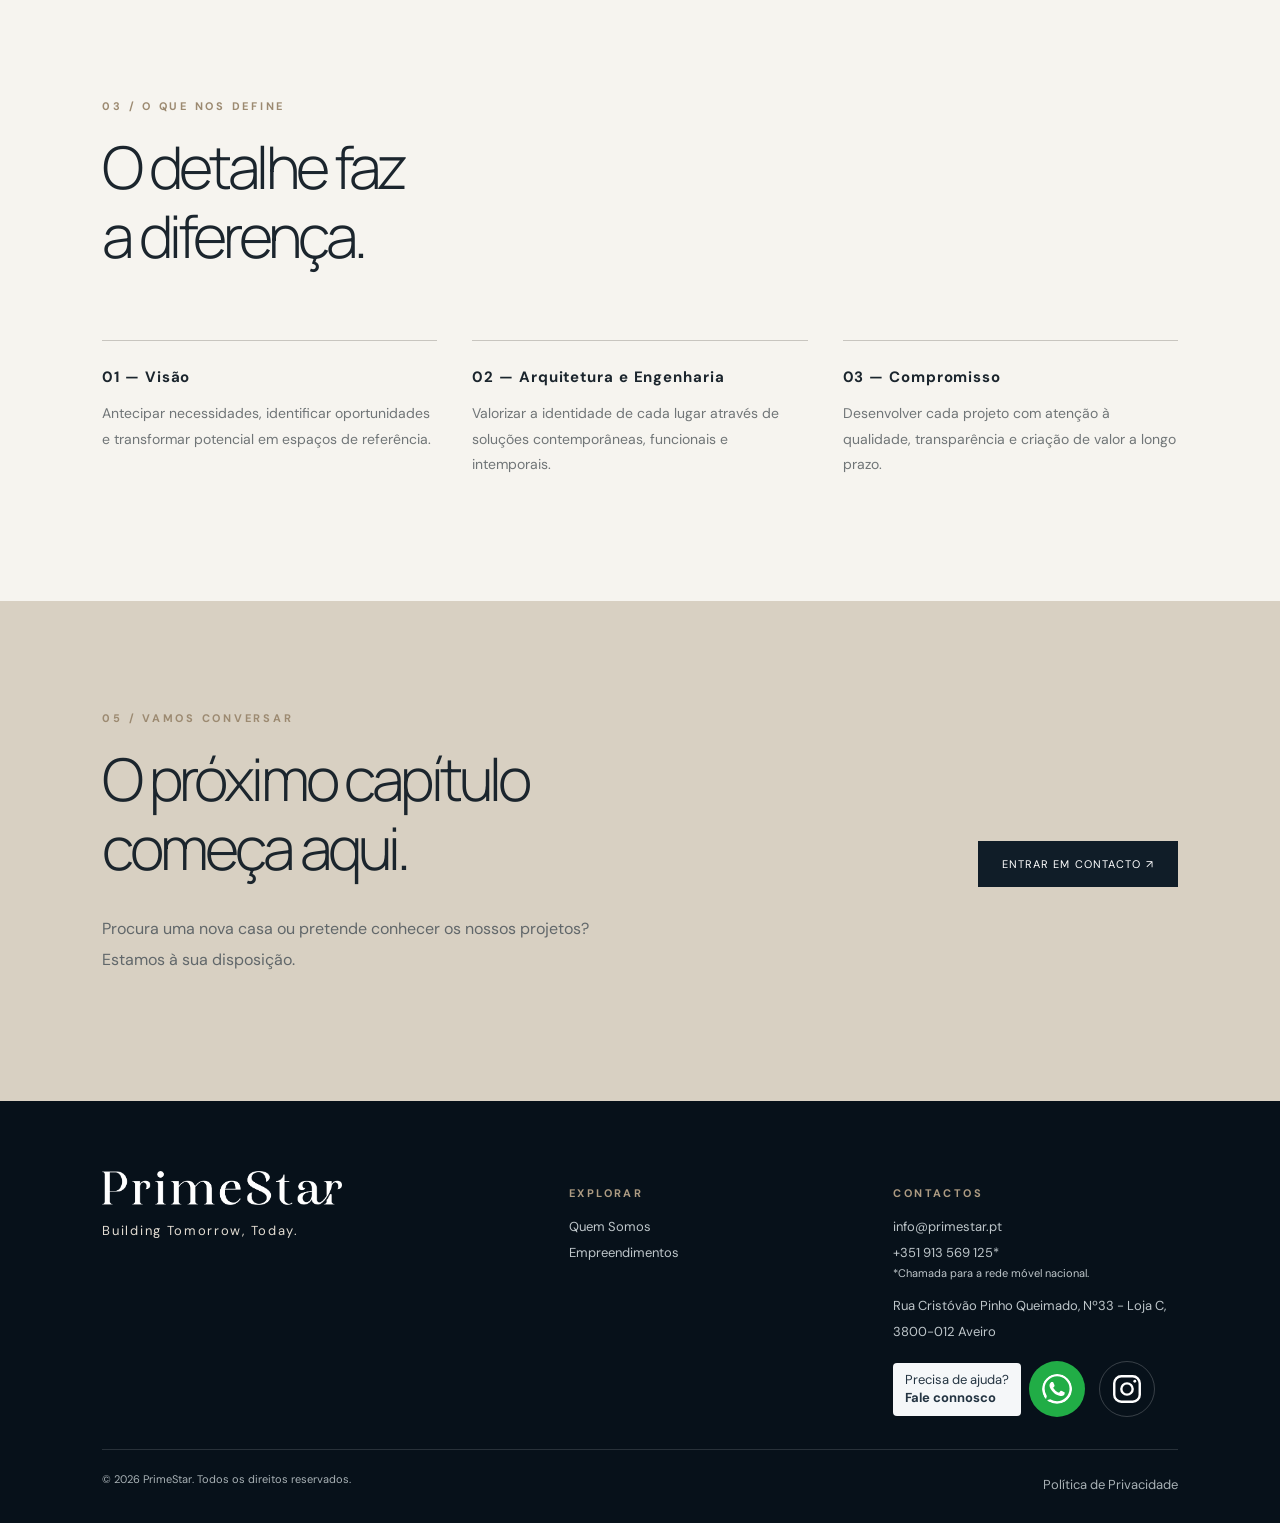
